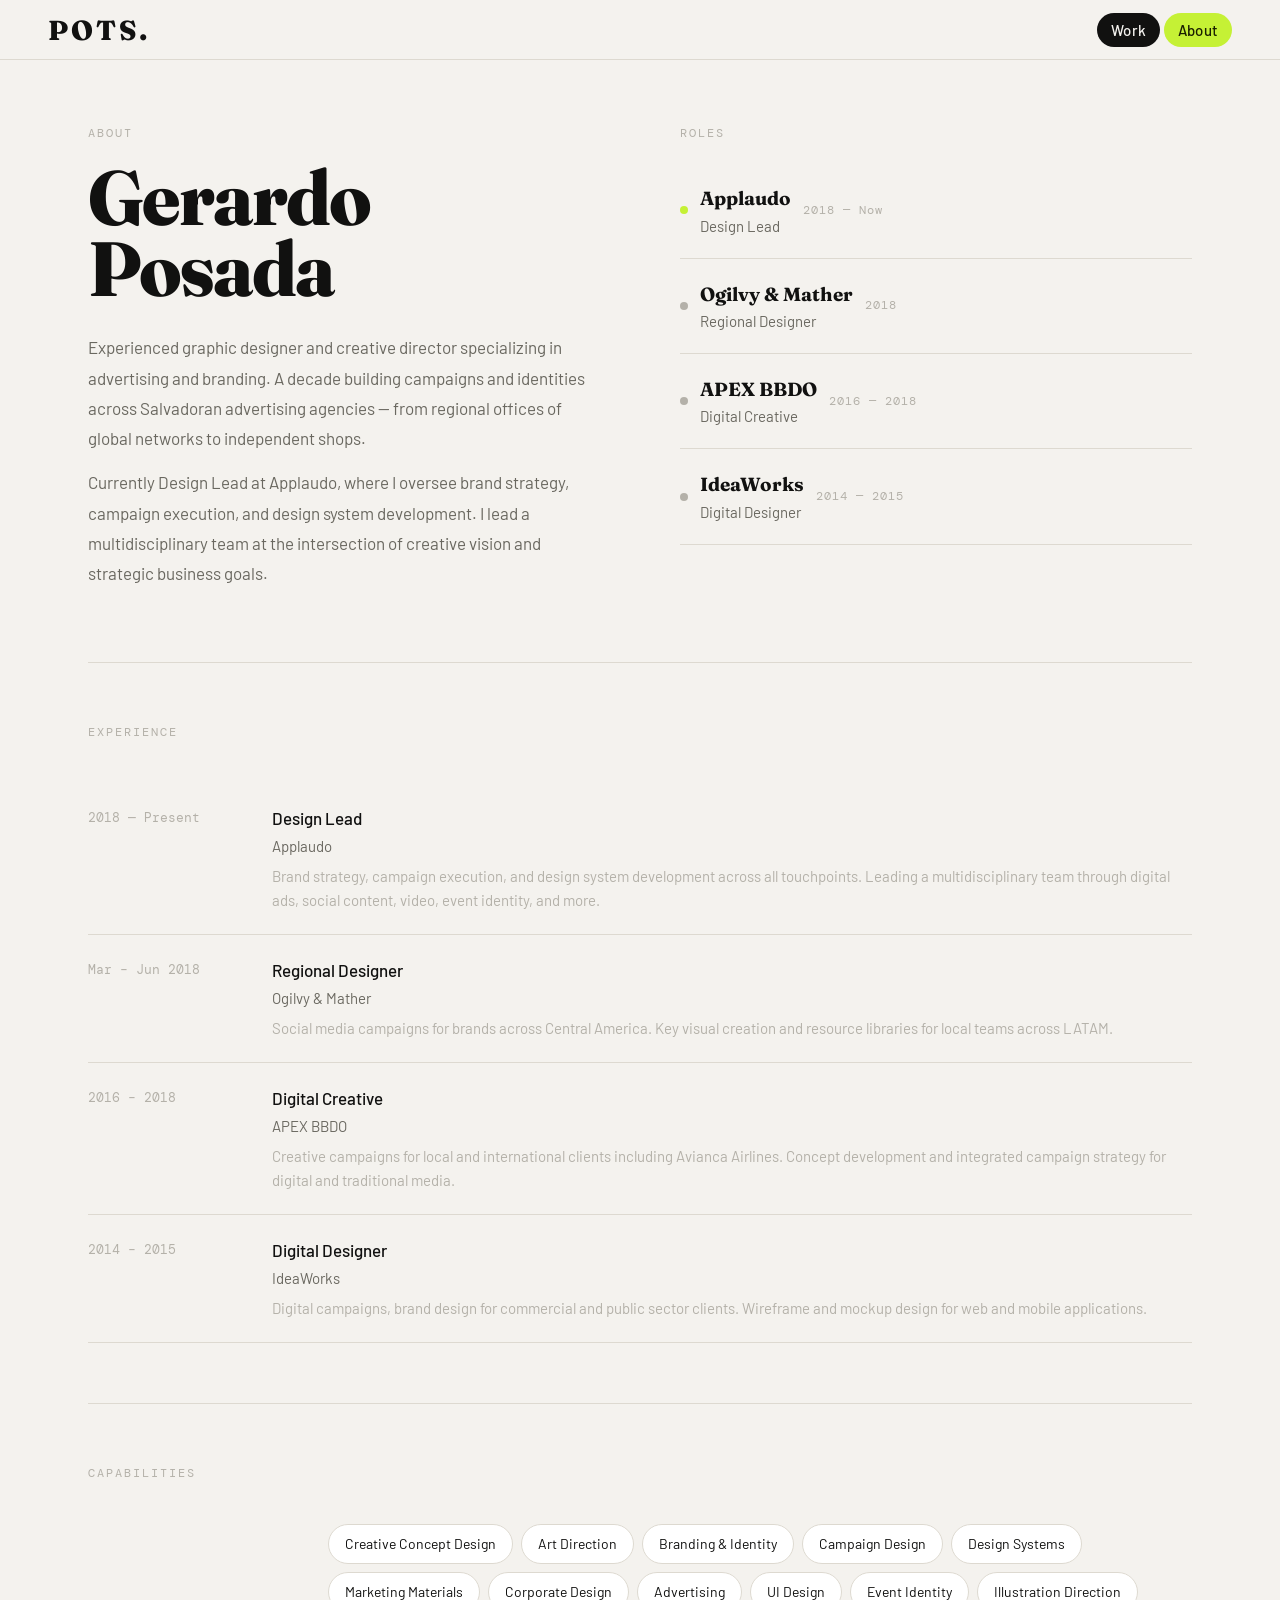
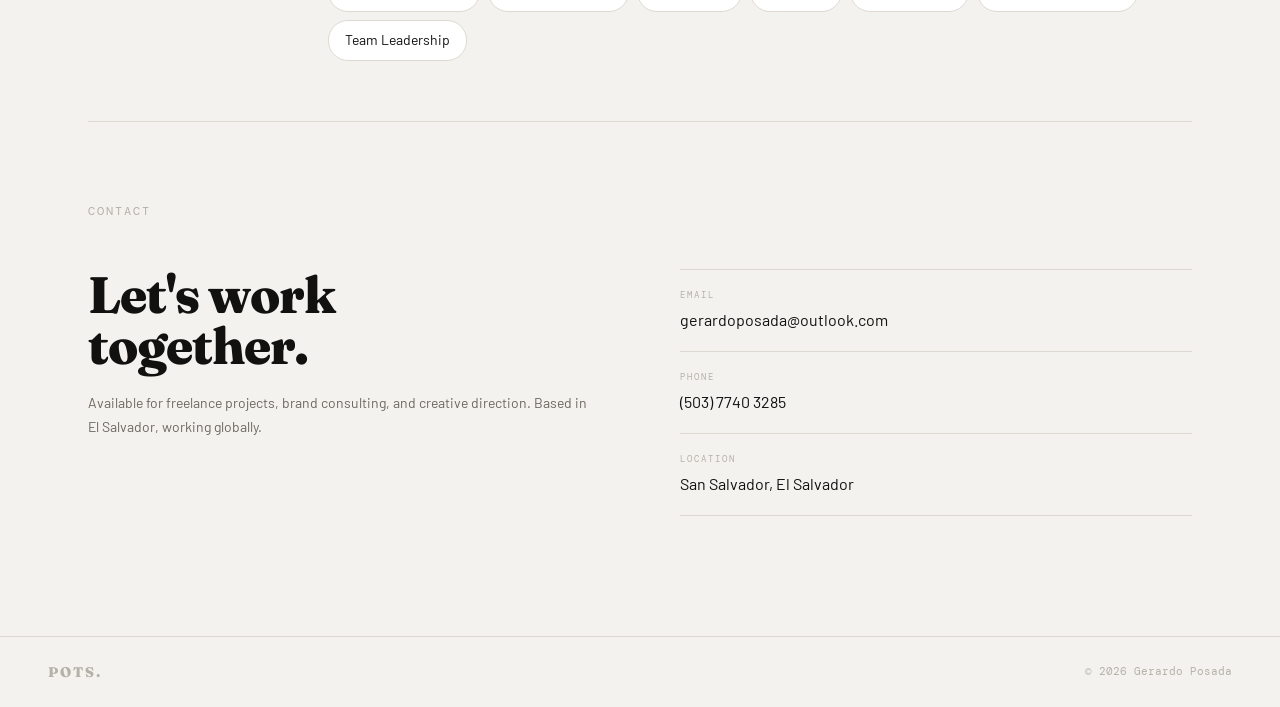
==== about.html @ a20545c6 "Firts Commit" ====
<!DOCTYPE html>
<html lang="en">
<head>
<meta charset="UTF-8">
<meta name="viewport" content="width=device-width,initial-scale=1">
<title>POTS — Design Portfolio</title>
<link rel="preconnect" href="https://fonts.googleapis.com">
<link href="https://fonts.googleapis.com/css2?family=Fraunces:opsz,wght@9..144,400;9..144,500;9..144,600;9..144,700;9..144,800&family=Barlow:wght@300;400;500&family=DM+Mono:wght@400;500&display=swap" rel="stylesheet">
<link rel="stylesheet" href="css/style.css"></head><body>
<nav><a href="index.html" class="nav-logo">POTS<span>.</span></a><ul class="nav-links"><li><a href="index.html" class="nav-about-btn">Work</a></li><li><a href="about.html" class="nav-about-btn active">About</a></li></ul></nav>
<!-- ══════════════════════════════ ABOUT -->
<div class="page" id="about">
<div class="wrap">

  <section class="about-hero">
    <div class="about-hero-grid">
      <div>
        <p class="label" style="margin-bottom:20px;">About</p>
        <h2 class="about-h">Gerardo<br><em>Posada</em></h2>
        <p class="about-p">Experienced graphic designer and creative director specializing in advertising and branding. A decade building campaigns and identities across Salvadoran advertising agencies — from regional offices of global networks to independent shops.</p>
        <p class="about-p">Currently Design Lead at Applaudo, where I oversee brand strategy, campaign execution, and design system development. I lead a multidisciplinary team at the intersection of creative vision and strategic business goals.</p>
      </div>
      <div>
        <p class="label" style="margin-bottom:20px;">Roles</p>
        <div class="role-strip">
          <div class="role-dot"></div>
          <div>
            <div class="role-company">Applaudo</div>
            <div class="role-title">Design Lead</div>
          </div>
          <div class="role-years">2018 — Now</div>
        </div>
        <div class="role-strip">
          <div class="role-dot" style="background:var(--ink-3);"></div>
          <div>
            <div class="role-company">Ogilvy &amp; Mather</div>
            <div class="role-title">Regional Designer</div>
          </div>
          <div class="role-years">2018</div>
        </div>
        <div class="role-strip">
          <div class="role-dot" style="background:var(--ink-3);"></div>
          <div>
            <div class="role-company">APEX BBDO</div>
            <div class="role-title">Digital Creative</div>
          </div>
          <div class="role-years">2016 — 2018</div>
        </div>
        <div class="role-strip">
          <div class="role-dot" style="background:var(--ink-3);"></div>
          <div>
            <div class="role-company">IdeaWorks</div>
            <div class="role-title">Digital Designer</div>
          </div>
          <div class="role-years">2014 — 2015</div>
        </div>
      </div>
    </div>
  </section>

  <section class="xp-section">
    <p class="label">Experience</p>
    <div class="xp-tbl">
      <div class="xp-item">
        <span class="xp-period">2018 — Present</span>
        <div>
          <div class="xp-role">Design Lead</div>
          <div class="xp-co">Applaudo</div>
          <div class="xp-desc">Brand strategy, campaign execution, and design system development across all touchpoints. Leading a multidisciplinary team through digital ads, social content, video, event identity, and more.</div>
        </div>
      </div>
      <div class="xp-item">
        <span class="xp-period">Mar – Jun 2018</span>
        <div>
          <div class="xp-role">Regional Designer</div>
          <div class="xp-co">Ogilvy &amp; Mather</div>
          <div class="xp-desc">Social media campaigns for brands across Central America. Key visual creation and resource libraries for local teams across LATAM.</div>
        </div>
      </div>
      <div class="xp-item">
        <span class="xp-period">2016 – 2018</span>
        <div>
          <div class="xp-role">Digital Creative</div>
          <div class="xp-co">APEX BBDO</div>
          <div class="xp-desc">Creative campaigns for local and international clients including Avianca Airlines. Concept development and integrated campaign strategy for digital and traditional media.</div>
        </div>
      </div>
      <div class="xp-item">
        <span class="xp-period">2014 – 2015</span>
        <div>
          <div class="xp-role">Digital Designer</div>
          <div class="xp-co">IdeaWorks</div>
          <div class="xp-desc">Digital campaigns, brand design for commercial and public sector clients. Wireframe and mockup design for web and mobile applications.</div>
        </div>
      </div>
    </div>
  </section>

  <section class="skills-section">
    <p class="label">Capabilities</p>
    <div class="skills-grid-wrap">
      <div></div>
      <div class="skills-pills">
        <span class="skill-pill">Creative Concept Design</span>
        <span class="skill-pill">Art Direction</span>
        <span class="skill-pill">Branding &amp; Identity</span>
        <span class="skill-pill">Campaign Design</span>
        <span class="skill-pill">Design Systems</span>
        <span class="skill-pill">Marketing Materials</span>
        <span class="skill-pill">Corporate Design</span>
        <span class="skill-pill">Advertising</span>
        <span class="skill-pill">UI Design</span>
        <span class="skill-pill">Event Identity</span>
        <span class="skill-pill">Illustration Direction</span>
        <span class="skill-pill">Team Leadership</span>
      </div>
    </div>
  </section>

  <section class="contact-section">
    <p class="label">Contact</p>
    <div class="contact-grid">
      <div>
        <p class="contact-big">Let's work<br>together.</p>
        <p class="contact-sub">Available for freelance projects, brand consulting, and creative direction. Based in El Salvador, working globally.</p>
      </div>
      <div>
        <div class="contact-item">
          <div class="c-label">Email</div>
          <a href="mailto:gerardoposada@outlook.com">gerardoposada@outlook.com</a>
        </div>
        <div class="contact-item">
          <div class="c-label">Phone</div>
          <span>(503) 7740 3285</span>
        </div>
        <div class="contact-item">
          <div class="c-label">Location</div>
          <span>San Salvador, El Salvador</span>
        </div>
      </div>
    </div>
  </section>

</div>
</div>
<footer><span class="footer-logo">POTS.</span><span class="footer-copy">© 2026 Gerardo Posada</span></footer></body></html>
---- css/style.css ----
*,*::before,*::after{box-sizing:border-box;margin:0;padding:0;}
html{scroll-behavior:smooth;}

:root{
  --bg:       #F4F2EE;
  --bg-2:     #ECEAE4;
  --ink:      #111110;
  --ink-2:    #6A6860;
  --ink-3:    #B4B1A9;
  --border:   #DDD9D0;
  --white:    #FFFFFF;
  /* Accent — warm chartreuse-lime: energetic, modern, not overused */
  --accent:       #C5F135;
  --accent-dark:  #8FB800;
  --accent-ink:   #1A2000;
  --font-display: 'Fraunces', serif;
  --font-body:    'Barlow', sans-serif;
  --font-mono:    'DM Mono', monospace;
  --ease: cubic-bezier(.4,0,.2,1);
  --ease-spring: cubic-bezier(.34,1.56,.64,1);
}

body{background:var(--bg);color:var(--ink);font-family:var(--font-body);line-height:1.6;overflow-x:hidden;}

/* ── PAGES ── */
.page{display:block;animation:pageIn .4s var(--ease) both;}
@keyframes pageIn{from{opacity:0;transform:translateY(12px);}to{opacity:1;transform:translateY(0);}}

/* ── NAV ── */
nav{
  position:fixed;top:0;left:0;right:0;z-index:200;
  display:flex;align-items:center;justify-content:space-between;
  padding:0 48px;height:60px;
  background:rgba(244,242,238,.94);
  backdrop-filter:blur(16px);
  border-bottom:1px solid var(--border);
}
.nav-logo{
  font-family:var(--font-display);
  font-weight:800;
  font-size:27.5px;
  letter-spacing:3px;
  color:var(--ink);
  cursor:pointer;
  text-transform:uppercase;
  text-decoration:none;
  user-select:none;
}
.nav-logo span{color:var(--ink);}
.nav-links{display:flex;gap:4px;list-style:none;align-items:center;}
.nav-links button, .nav-links a{
  background:none;border:none;cursor:pointer;
  font-family:var(--font-body);font-size:15px;font-weight:500;
  color:var(--ink-2);padding:5px 14px;border-radius:20px;
  transition:background .18s,color .18s;letter-spacing:.2px;
  text-decoration:none;display:inline-block;
}
.nav-links button:hover, .nav-links a:hover{background:var(--bg-2);color:var(--ink);}
.nav-links button.active, .nav-links a.active{color:var(--ink);background:var(--bg-2);}
.nav-about-btn{
  background:var(--ink) !important;color:var(--bg) !important;
  border-radius:20px !important;
}
.nav-about-btn:hover{background:#333 !important;color:var(--bg) !important;}
.nav-about-btn.active{background:var(--accent) !important;color:var(--accent-ink) !important;}

/* ── WRAP ── */
.wrap{max-width:1200px;margin:0 auto;padding:0 48px;}

/* ── TYPE UTILS ── */
.label{font-family:var(--font-mono);font-size:12px;letter-spacing:2px;text-transform:uppercase;color:var(--ink-3);}
.display{font-family:var(--font-display);font-weight:800;letter-spacing:-.5px;}
img{display:block;max-width:100%;}

/* ═══════════════════════════════════════ HOME */
#home{padding-top:60px;}

.hero{padding:72px 0 64px;border-bottom:1px solid var(--border);}
.hero-grid{display:grid;grid-template-columns:1fr 380px;gap:0;align-items:end;}
.hero-left{padding-right:60px;border-right:1px solid var(--border);}
.hero-right{padding-left:52px;display:flex;flex-direction:column;justify-content:flex-end;padding-bottom:4px;}

.hero-tag{
  display:inline-flex;align-items:center;gap:8px;
  background:var(--accent);color:var(--accent-ink);
  font-family:var(--font-mono);font-size:12px;letter-spacing:2px;text-transform:uppercase;
  padding:6px 14px;border-radius:2px;margin-bottom:28px;
  font-weight:500;
}
.hero-tag::before{content:'';width:6px;height:6px;background:var(--accent-ink);border-radius:50%;}

.hero-h1{
  font-family:var(--font-display);font-weight:800;
  font-size:clamp(60px,7vw,100px);
  line-height:.93;letter-spacing:-1px;margin-bottom:28px;
}
.hero-h1 em{font-style:normal;font-weight:800;color:var(--ink);}

.hero-bio{font-size:17px;color:var(--ink-2);line-height:1.75;max-width:440px;margin-bottom:0;}

.hero-role{font-size:22px;font-family:var(--font-display);font-weight:700;letter-spacing:.3px;margin-bottom:4px;}
.hero-company{font-size:15px;color:var(--ink-2);margin-bottom:28px;}
.hero-desc-side{font-size:15px;color:var(--ink-2);line-height:1.7;padding-top:24px;border-top:1px solid var(--border);}

/* Project cards */
.work-section{padding:72px 0 100px;}
.work-header{display:flex;align-items:baseline;justify-content:space-between;margin-bottom:48px;}
.work-h{font-family:var(--font-display);font-weight:800;font-size:56px;letter-spacing:-1px;line-height:1;}
.work-count{font-family:var(--font-mono);font-size:13px;color:var(--ink-3);letter-spacing:1px;}

.cards-grid{display:grid;grid-template-columns:1fr 1fr;gap:3px;}

.proj-card, a.proj-card{
  position:relative;overflow:hidden;cursor:pointer;
  background:var(--ink);
  padding:40px;
  min-height:260px;
  display:flex;flex-direction:column;justify-content:space-between;
  transition:background .3s var(--ease);
  text-decoration:none;
}
.proj-card::after{
  content:'';
  position:absolute;inset:0;
  background:var(--accent);
  transform:scaleY(0);transform-origin:bottom;
  transition:transform .4s var(--ease);
  z-index:0;
}
.proj-card:hover::after{transform:scaleY(1);}
.proj-card > *{position:relative;z-index:1;}

.card-num{
  font-family:var(--font-mono);font-size:13px;color:rgba(255,255,255,.3);
  letter-spacing:2px;margin-bottom:auto;
  transition:color .3s;
}
.proj-card:hover .card-num{color:var(--accent-ink);opacity:.5;}

.card-body{margin-top:60px;}
.card-cat{
  font-family:var(--font-mono);font-size:12px;letter-spacing:2px;text-transform:uppercase;
  color:rgba(255,255,255,.4);margin-bottom:10px;
  transition:color .3s;
}
.proj-card:hover .card-cat{color:rgba(26,32,0,.5);}

.card-title{
  font-family:var(--font-display);font-weight:800;font-size:32px;
  color:var(--white);line-height:1.05;letter-spacing:-.3px;
  transition:color .3s;
}
.proj-card:hover .card-title{color:var(--accent-ink);}

.card-arrow{
  display:inline-flex;align-items:center;gap:8px;
  margin-top:20px;font-family:var(--font-mono);font-size:12px;
  letter-spacing:2px;text-transform:uppercase;
  color:rgba(255,255,255,.4);
  transition:color .3s,gap .25s var(--ease-spring);
}
.proj-card:hover .card-arrow{color:var(--accent-ink);gap:14px;}
.card-arrow svg{transition:transform .25s var(--ease-spring);}
.proj-card:hover .card-arrow svg{transform:translateX(4px);}

/* ═══════════════════════════════════════ PROJECT PAGES */
.proj-page{padding-top:60px;}

.proj-header{padding:60px 0 52px;border-bottom:1px solid var(--border);}
.proj-back, a.proj-back{
  display:inline-flex;align-items:center;gap:8px;
  font-family:var(--font-mono);font-size:12px;letter-spacing:2px;text-transform:uppercase;
  color:var(--ink-3);background:none;border:none;cursor:pointer;
  margin-bottom:40px;padding:0;transition:color .2s;
  text-decoration:none;
}
.proj-back:hover, a.proj-back:hover{color:var(--accent-dark);}

.proj-header-grid{display:grid;grid-template-columns:1fr 320px;gap:60px;align-items:start;}

.proj-num{font-family:var(--font-mono);font-size:12px;letter-spacing:2px;color:var(--accent-dark);margin-bottom:14px;}
.proj-title{
  font-family:var(--font-display);font-weight:800;
  font-size:clamp(40px,5vw,68px);line-height:.96;letter-spacing:-1px;
}

/* Meta sidebar */
.meta-block{display:flex;flex-direction:column;gap:0;padding-top:6px;}
.meta-row{padding:13px 0;border-bottom:1px solid var(--border);}
.meta-row:first-child{border-top:1px solid var(--border);}
.meta-key{font-family:var(--font-mono);font-size:11px;letter-spacing:2px;text-transform:uppercase;color:var(--ink-3);margin-bottom:4px;}
.meta-val{font-size:18px;color:var(--ink);line-height:1.5;}

/* Rational */
.rational{padding:56px 0;border-bottom:1px solid var(--border);}
.rational-grid{display:grid;grid-template-columns:180px 1fr;gap:60px;align-items:start;}
.rational p{font-size:20px;color:var(--ink-2);line-height:1.75;max-width:680px;}
.rational p em{color:var(--ink);font-style:normal;}

/* ── IMAGE BLOCKS ── */
.proj-images{padding:60px 0 100px;background:var(--white);margin:0 -48px;padding-left:48px;padding-right:48px;}

/* Natural aspect ratio — no forced height */
.img-nat{border-radius:4px;overflow:hidden;background:var(--white);}
.img-nat img{width:100%;height:auto;display:block;}

.img-row{display:grid;gap:4px;margin-bottom:4px;}
.img-row.cols-1{grid-template-columns:1fr;}
.img-row.cols-2{grid-template-columns:1fr 1fr;}
.img-row.cols-2.equal-height-full{grid-template-columns:1fr 1fr;}
.img-row.equal-height-full .img-nat img{width:100%;height:auto;display:block;}
.img-row.cols-3{grid-template-columns:1fr 1fr 1fr;}
.img-row.cols-4{grid-template-columns:1fr 1fr 1fr 1fr;}
.img-row.cols-asym-big{grid-template-columns:1.6fr 1fr;}
.img-row.cols-asym-small{grid-template-columns:1fr 1.6fr;}

.img-cap{font-family:var(--font-mono);font-size:12px;color:var(--ink-3);letter-spacing:1.5px;text-transform:uppercase;margin-top:10px;margin-bottom:36px;}

/* Section break within images */
.img-section-label{
  font-family:var(--font-display);font-weight:700;font-size:22px;
  letter-spacing:-.2px;color:var(--ink);
  margin:48px 0 20px;padding-top:48px;border-top:1px solid var(--border);
}

/* ── BROWSER MOCKUP ── */
.browser-mockup{
  border-radius:10px;
  overflow:hidden;
  background:#1E1E1E;
  box-shadow:0 24px 80px rgba(0,0,0,.18),0 4px 16px rgba(0,0,0,.1);
  margin-bottom:4px;
}
.browser-bar{
  background:#2C2C2C;
  padding:10px 16px;
  display:flex;align-items:center;gap:10px;
  border-bottom:1px solid rgba(255,255,255,.05);
}
.browser-dots{display:flex;gap:6px;}
.browser-dots span{
  width:11px;height:11px;border-radius:50%;
}
.browser-dots span:nth-child(1){background:#FF5F57;}
.browser-dots span:nth-child(2){background:#FFBE2E;}
.browser-dots span:nth-child(3){background:#2AC940;}
.browser-url{
  flex:1;background:rgba(255,255,255,.06);
  border-radius:5px;padding:4px 12px;
  font-family:var(--font-mono);font-size:11px;color:rgba(255,255,255,.35);
  letter-spacing:.3px;
}
.browser-scroll-area{
  height:480px;
  overflow-y:auto;
  overflow-x:hidden;
  position:relative;
  scroll-behavior:smooth;
  cursor:ns-resize;
}
.browser-scroll-area::-webkit-scrollbar{width:6px;}
.browser-scroll-area::-webkit-scrollbar-track{background:rgba(255,255,255,.03);}
.browser-scroll-area::-webkit-scrollbar-thumb{background:rgba(255,255,255,.15);border-radius:3px;}
.browser-scroll-area img{width:100%;display:block;}

/* 2-up browser mockup */
.browser-2up{display:grid;grid-template-columns:1fr 1fr;gap:24px;margin-bottom:4px;}
.browser-2up .browser-mockup{margin-bottom:0;}
.browser-2up .browser-scroll-area{height:380px;}

/* 3-up browser */
.browser-3up{display:grid;grid-template-columns:1fr 1fr 1fr;gap:16px;margin-bottom:4px;}
.browser-3up .browser-mockup{margin-bottom:0;}
.browser-3up .browser-scroll-area{height:320px;}

/* Scroll hint */
.scroll-hint{
  display:flex;align-items:center;gap:6px;
  font-family:var(--font-mono);font-size:11px;letter-spacing:1.5px;text-transform:uppercase;
  color:var(--ink-3);margin-bottom:28px;
}
.scroll-hint svg{opacity:.5;}

/* 16:9 slide display */
.slide-display{aspect-ratio:16/9;overflow:hidden;border-radius:4px;background:var(--white);}
.slide-display img{width:100%;height:100%;object-fit:cover;object-position:top;}

/* ═══════════════════════════════════════ ABOUT */
#about{padding-top:60px;}

.about-hero{padding:64px 0 60px;border-bottom:1px solid var(--border);}
.about-hero-grid{display:grid;grid-template-columns:1fr 1fr;gap:80px;align-items:start;}
.about-h{font-family:var(--font-display);font-weight:800;font-size:clamp(52px,6vw,84px);line-height:.92;letter-spacing:-2px;margin-bottom:28px;}
.about-h em{font-style:normal;font-weight:800;color:var(--ink);}
.about-p{font-size:17px;color:var(--ink-2);line-height:1.78;margin-bottom:14px;}

.role-strip{
  display:flex;align-items:center;gap:12px;padding:20px 0;
  border-bottom:1px solid var(--border);
}
.role-strip:first-child{border-top:1px solid var(--border);}
.role-dot{width:8px;height:8px;border-radius:50%;background:var(--accent);flex-shrink:0;}
.role-company{font-family:var(--font-display);font-weight:700;font-size:19px;flex:1;}
.role-title{font-size:15px;color:var(--ink-2);}
.role-years{font-family:var(--font-mono);font-size:12px;color:var(--ink-3);letter-spacing:1px;white-space:nowrap;}

.xp-section{padding:60px 0;border-bottom:1px solid var(--border);}
.xp-tbl{margin-top:40px;display:flex;flex-direction:column;gap:0;}
.xp-item{display:grid;grid-template-columns:160px 1fr;gap:24px;padding:22px 0;border-bottom:1px solid var(--border);}
.xp-period{font-family:var(--font-mono);font-size:13px;color:var(--ink-3);padding-top:3px;}
.xp-role{font-weight:500;font-size:17px;margin-bottom:2px;}
.xp-co{font-size:15px;color:var(--ink-2);margin-bottom:6px;}
.xp-desc{font-size:15px;color:var(--ink-3);line-height:1.6;}

.skills-section{padding:60px 0;border-bottom:1px solid var(--border);}
.skills-grid-wrap{display:grid;grid-template-columns:180px 1fr;gap:60px;margin-top:40px;align-items:start;}
.skills-pills{display:flex;flex-wrap:wrap;gap:8px;}
.skill-pill{
  padding:8px 16px;border:1px solid var(--border);border-radius:20px;
  font-size:14px;color:var(--ink);background:var(--white);
  transition:border-color .2s,background .2s,color .2s;
  cursor:default;
}
.skill-pill:hover{border-color:var(--accent-dark);background:var(--accent);color:var(--accent-ink);}

.clients-section{padding:60px 0;border-bottom:1px solid var(--border);}
.cv-img-wrap{margin-top:32px;overflow:hidden;border-radius:4px;border:1px solid var(--border);background:var(--white);}
.cv-img-wrap img{
  width:100%;height:auto;
  /* crop to just the brand logos section at bottom of CV */
  display:block;
}

.contact-section{padding:80px 0 120px;}
.contact-grid{display:grid;grid-template-columns:1fr 1fr;gap:80px;align-items:start;margin-top:48px;}
.contact-big{font-family:var(--font-display);font-weight:800;font-size:clamp(36px,4vw,60px);line-height:1.0;letter-spacing:-1px;margin-bottom:20px;}
.contact-sub{font-size:14px;color:var(--ink-2);line-height:1.7;}
.contact-item{padding:18px 0;border-bottom:1px solid var(--border);}
.contact-item:first-child{border-top:1px solid var(--border);}
.c-label{font-family:var(--font-mono);font-size:9px;letter-spacing:2px;text-transform:uppercase;color:var(--ink-3);margin-bottom:5px;}
.contact-item a{font-size:16px;color:var(--ink);text-decoration:none;transition:color .2s;}
.contact-item a:hover{color:var(--accent-dark);}
.contact-item span{font-size:16px;color:var(--ink);}

/* ── FLOATING BACK BTN ── */
.fab-back, a.fab-back{
  position:fixed;bottom:32px;right:32px;z-index:300;
  display:none;
  align-items:center;gap:10px;
  background:var(--ink);color:var(--white);
  border:none;cursor:pointer;
  font-family:var(--font-mono);font-size:12px;letter-spacing:2px;text-transform:uppercase;
  padding:14px 20px 14px 16px;
  border-radius:40px;
  box-shadow:0 8px 32px rgba(0,0,0,.18),0 2px 8px rgba(0,0,0,.1);
  transition:background .2s,transform .2s var(--ease-spring),box-shadow .2s;
  text-decoration:none;
}
.fab-back:hover, a.fab-back:hover{
  background:var(--accent);color:var(--accent-ink);
  transform:translateY(-2px);
  box-shadow:0 12px 40px rgba(0,0,0,.18),0 4px 12px rgba(0,0,0,.1);
}
.fab-back svg{transition:transform .2s var(--ease-spring);}
.fab-back:hover svg{transform:translateX(-3px);}
.proj-page.active ~ .fab-back,
.fab-back.visible, a.fab-back{display:flex;}

/* ── FOOTER ── */
footer{border-top:1px solid var(--border);padding:24px 48px;display:flex;align-items:center;justify-content:space-between;}
.footer-logo{font-family:var(--font-display);font-weight:800;font-size:14px;letter-spacing:2px;color:var(--ink-3);text-transform:uppercase;}
.footer-copy{font-family:var(--font-mono);font-size:11px;color:var(--ink-3);}

@media(max-width:900px){
  nav{padding:0 24px;}
  .wrap{padding:0 24px;}
  .hero-grid,.about-hero-grid,.proj-header-grid,.contact-grid,.rational-grid,.skills-grid-wrap{grid-template-columns:1fr;gap:40px;}
  .hero-left{border-right:none;padding-right:0;border-bottom:1px solid var(--border);padding-bottom:40px;}
  .hero-right{padding-left:0;}
  .cards-grid,.browser-2up,.browser-3up{grid-template-columns:1fr;}
  .img-row.cols-4{grid-template-columns:1fr 1fr;}
  .img-row.cols-2,.img-row.cols-3,.img-row.cols-asym-big,.img-row.cols-asym-small{grid-template-columns:1fr;}
  footer{padding:24px;flex-direction:column;gap:8px;text-align:center;}
}
@media(max-width:600px){
  .img-row.cols-4{grid-template-columns:1fr;}
}
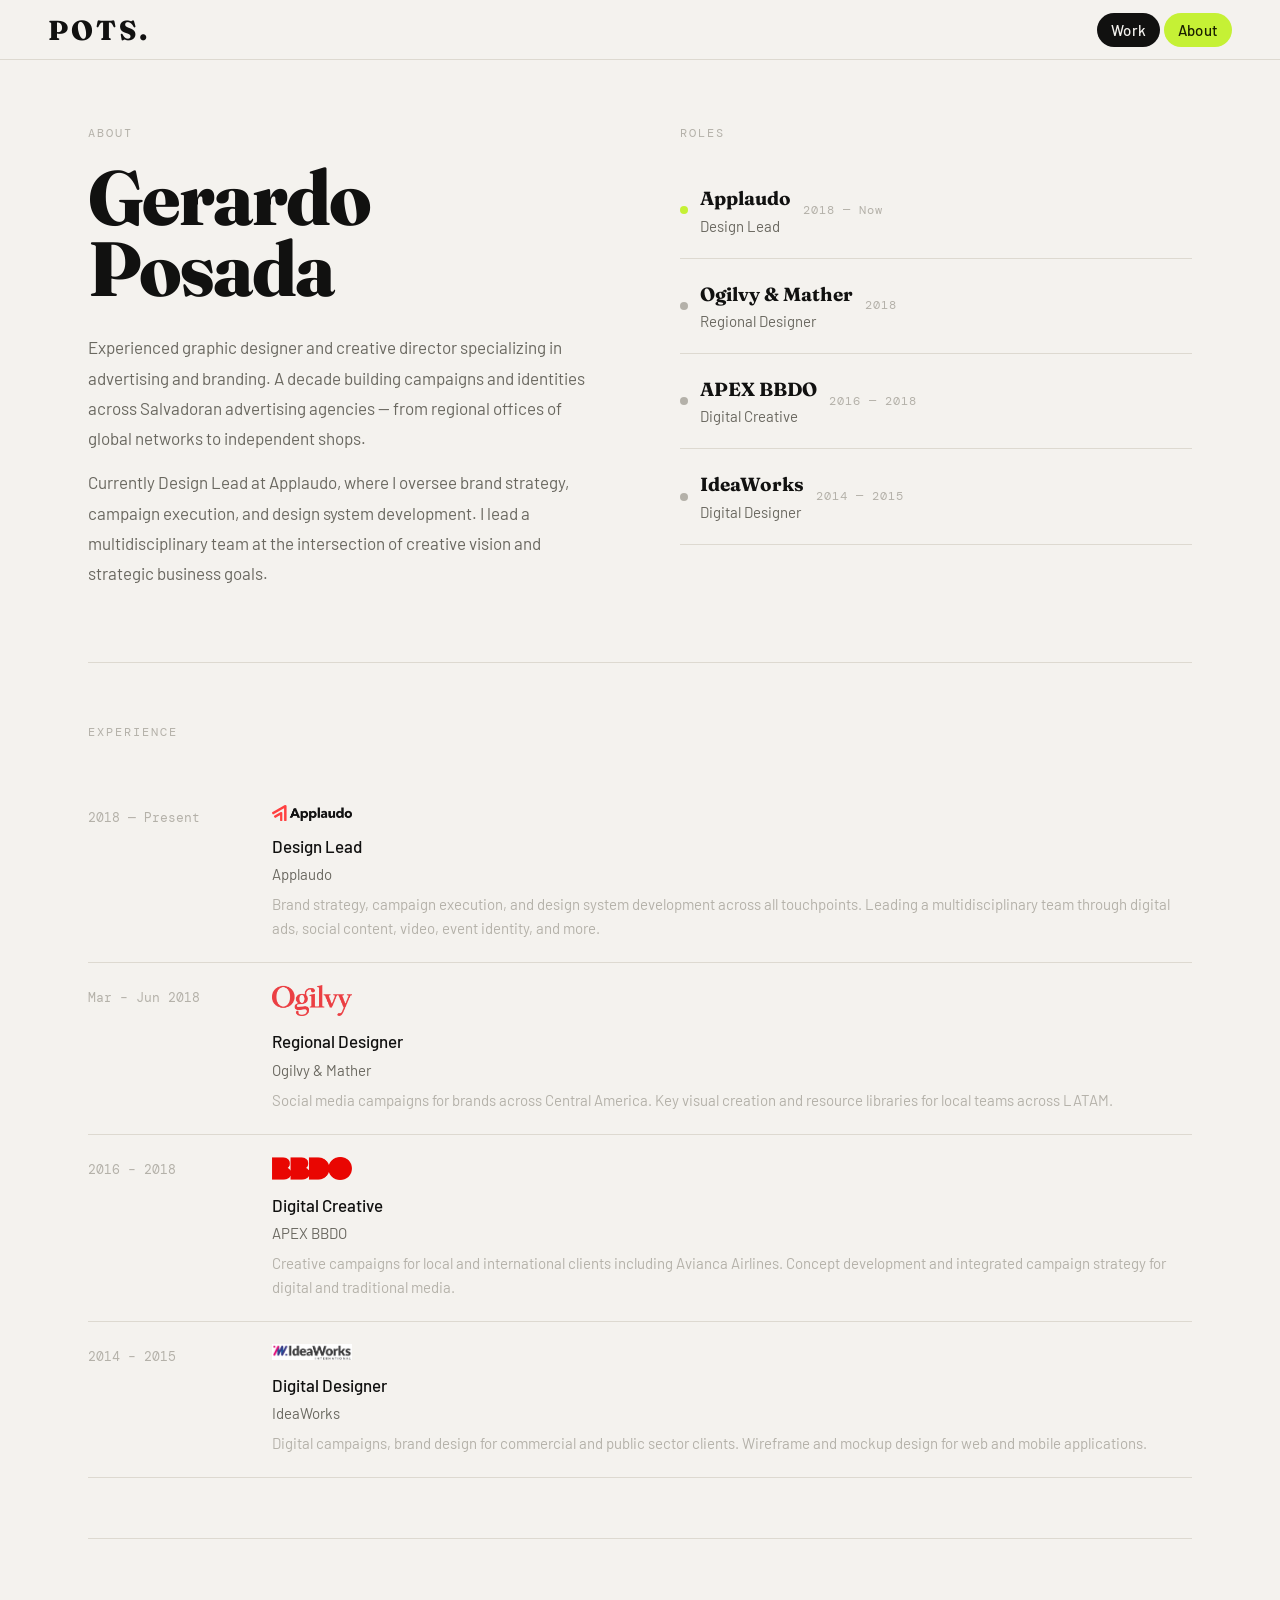
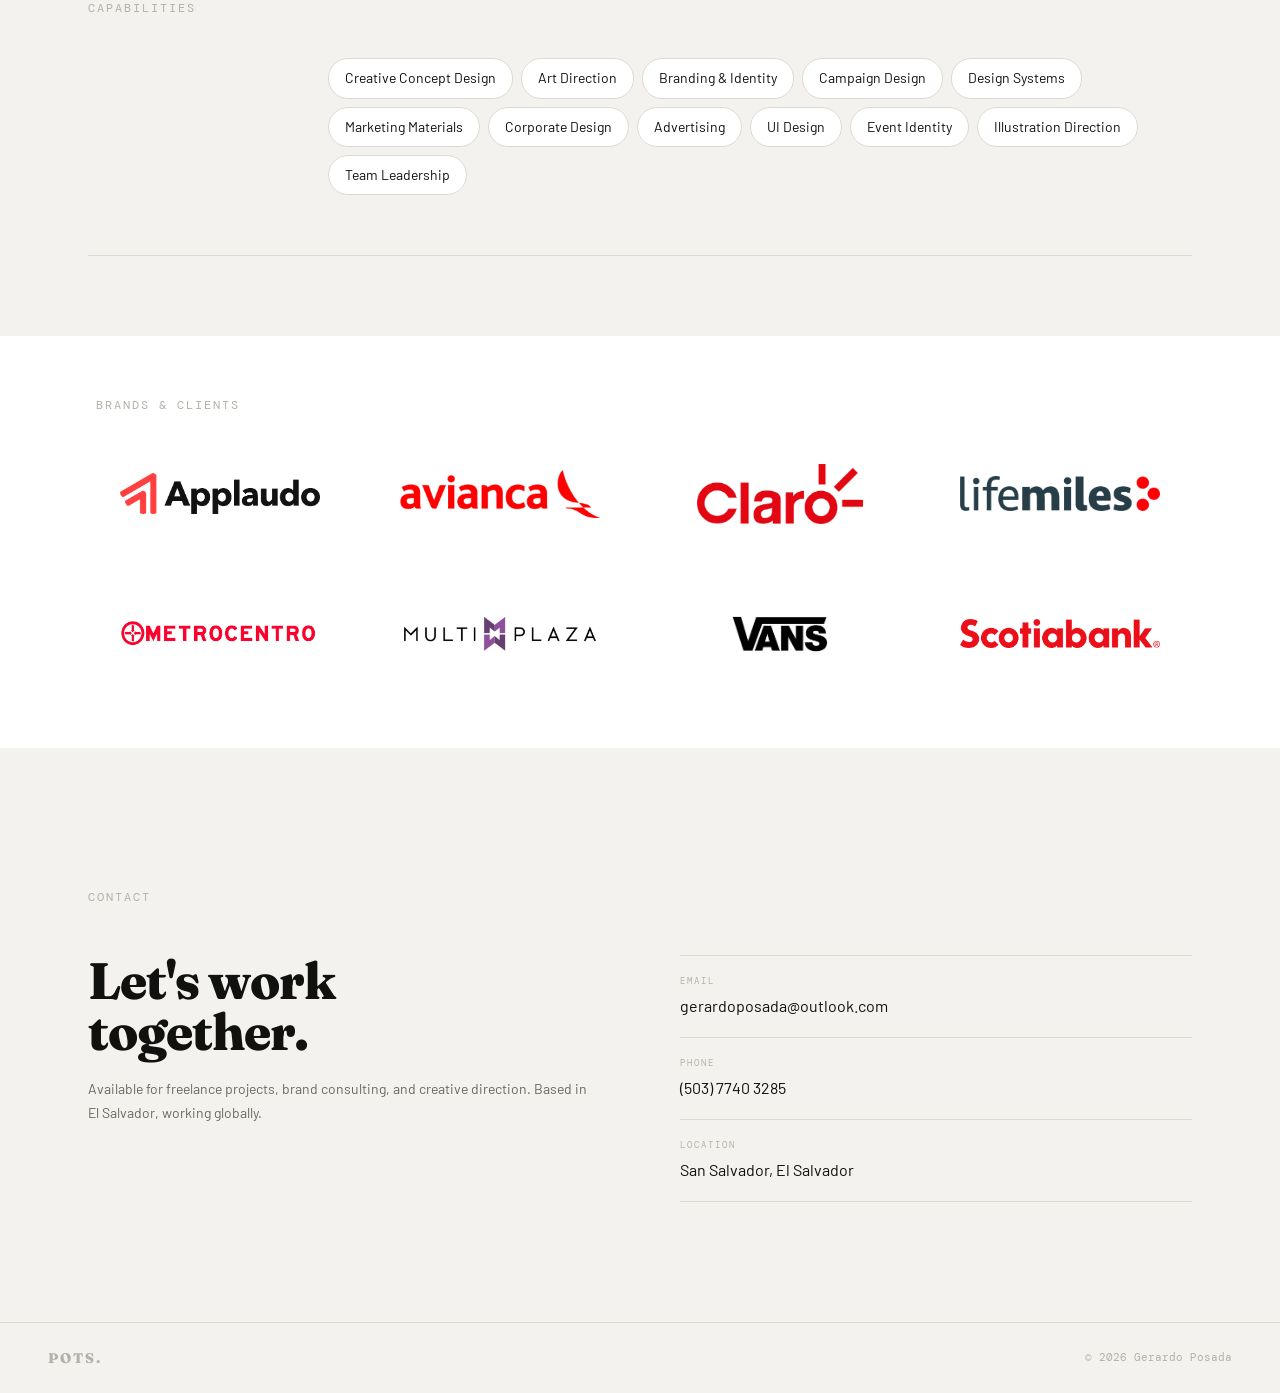
==== commit 4c34b75c: "Add files via upload" ====
--- a/about.html
+++ b/about.html
@@ -64,6 +64,7 @@
       <div class="xp-item">
         <span class="xp-period">2018 — Present</span>
         <div>
+          <div class="xp-logo"><img src="assets/brands/Applaudo.png" alt="Applaudo"></div>
           <div class="xp-role">Design Lead</div>
           <div class="xp-co">Applaudo</div>
           <div class="xp-desc">Brand strategy, campaign execution, and design system development across all touchpoints. Leading a multidisciplinary team through digital ads, social content, video, event identity, and more.</div>
@@ -72,6 +73,7 @@
       <div class="xp-item">
         <span class="xp-period">Mar – Jun 2018</span>
         <div>
+          <div class="xp-logo"><img src="assets/brands/Ogilvy.png" alt="Ogilvy"></div>
           <div class="xp-role">Regional Designer</div>
           <div class="xp-co">Ogilvy &amp; Mather</div>
           <div class="xp-desc">Social media campaigns for brands across Central America. Key visual creation and resource libraries for local teams across LATAM.</div>
@@ -80,6 +82,7 @@
       <div class="xp-item">
         <span class="xp-period">2016 – 2018</span>
         <div>
+          <div class="xp-logo"><img src="assets/brands/BBDO.png" alt="BBDO"></div>
           <div class="xp-role">Digital Creative</div>
           <div class="xp-co">APEX BBDO</div>
           <div class="xp-desc">Creative campaigns for local and international clients including Avianca Airlines. Concept development and integrated campaign strategy for digital and traditional media.</div>
@@ -88,6 +91,7 @@
       <div class="xp-item">
         <span class="xp-period">2014 – 2015</span>
         <div>
+          <div class="xp-logo"><img src="assets/brands/Ideaworks.png" alt="IdeaWorks"></div>
           <div class="xp-role">Digital Designer</div>
           <div class="xp-co">IdeaWorks</div>
           <div class="xp-desc">Digital campaigns, brand design for commercial and public sector clients. Wireframe and mockup design for web and mobile applications.</div>
@@ -117,6 +121,27 @@
     </div>
   </section>
 
+</div>
+</div>
+
+<section class="brands-section">
+  <div class="wrap">
+    <p class="label">Brands & Clients</p>
+    <div class="brands-grid">
+      <div class="brand-logo"><img src="assets/brands/Applaudo.png" alt="Applaudo"></div>
+      <div class="brand-logo"><img src="assets/brands/Avianca.png" alt="Avianca"></div>
+      <div class="brand-logo"><img src="assets/brands/Claro.png" alt="Claro"></div>
+      <div class="brand-logo"><img src="assets/brands/Lifemiles.png" alt="Lifemiles"></div>
+      <div class="brand-logo"><img src="assets/brands/Metrocentro.png" alt="Metrocentro"></div>
+      <div class="brand-logo"><img src="assets/brands/Multiplaza.png" alt="Multiplaza"></div>
+      <div class="brand-logo"><img src="assets/brands/Vans.png" alt="Vans"></div>
+      <div class="brand-logo"><img src="assets/brands/Scotiabank.png" alt="Scotiabank"></div>
+    </div>
+  </div>
+</section>
+
+<div class="page" id="about">
+<div class="wrap">
   <section class="contact-section">
     <p class="label">Contact</p>
     <div class="contact-grid">
--- a/css/style.css
+++ b/css/style.css
@@ -198,7 +198,11 @@
 .rational p em{color:var(--ink);font-style:normal;}
 
 /* ── IMAGE BLOCKS ── */
-.proj-images{padding:60px 0 100px;background:var(--white);margin:0 -48px;padding-left:48px;padding-right:48px;}
+.proj-images{
+  padding:60px 48px 100px;
+  background:#ffffff;
+  width:100%;
+}
 
 /* Natural aspect ratio — no forced height */
 .img-nat{border-radius:4px;overflow:hidden;background:var(--white);}
@@ -308,6 +312,12 @@
 .xp-tbl{margin-top:40px;display:flex;flex-direction:column;gap:0;}
 .xp-item{display:grid;grid-template-columns:160px 1fr;gap:24px;padding:22px 0;border-bottom:1px solid var(--border);}
 .xp-period{font-family:var(--font-mono);font-size:13px;color:var(--ink-3);padding-top:3px;}
+.xp-logo{margin-bottom:12px;}
+.xp-logo img{
+  max-width:80px;
+  max-height:32px;
+  object-fit:contain;
+}
 .xp-role{font-weight:500;font-size:17px;margin-bottom:2px;}
 .xp-co{font-size:15px;color:var(--ink-2);margin-bottom:6px;}
 .xp-desc{font-size:15px;color:var(--ink-3);line-height:1.6;}
@@ -366,6 +376,33 @@
 .proj-page.active ~ .fab-back,
 .fab-back.visible, a.fab-back{display:flex;}
 
+/* ── BRANDS SECTION ── */
+.brands-section{
+  margin-top:80px;
+  background:#ffffff;
+  width:100%;
+  padding:60px 48px;
+}
+.brands-grid{
+  display:grid;
+  grid-template-columns:repeat(4,1fr);
+  gap:32px;
+  margin-top:24px;
+}
+.brand-logo{
+  display:flex;
+  align-items:center;
+  justify-content:center;
+  padding:24px;
+  transition:opacity .2s;
+}
+.brand-logo:hover{opacity:0.7;}
+.brand-logo img{
+  max-width:100%;
+  max-height:60px;
+  object-fit:contain;
+}
+
 /* ── FOOTER ── */
 footer{border-top:1px solid var(--border);padding:24px 48px;display:flex;align-items:center;justify-content:space-between;}
 .footer-logo{font-family:var(--font-display);font-weight:800;font-size:14px;letter-spacing:2px;color:var(--ink-3);text-transform:uppercase;}
